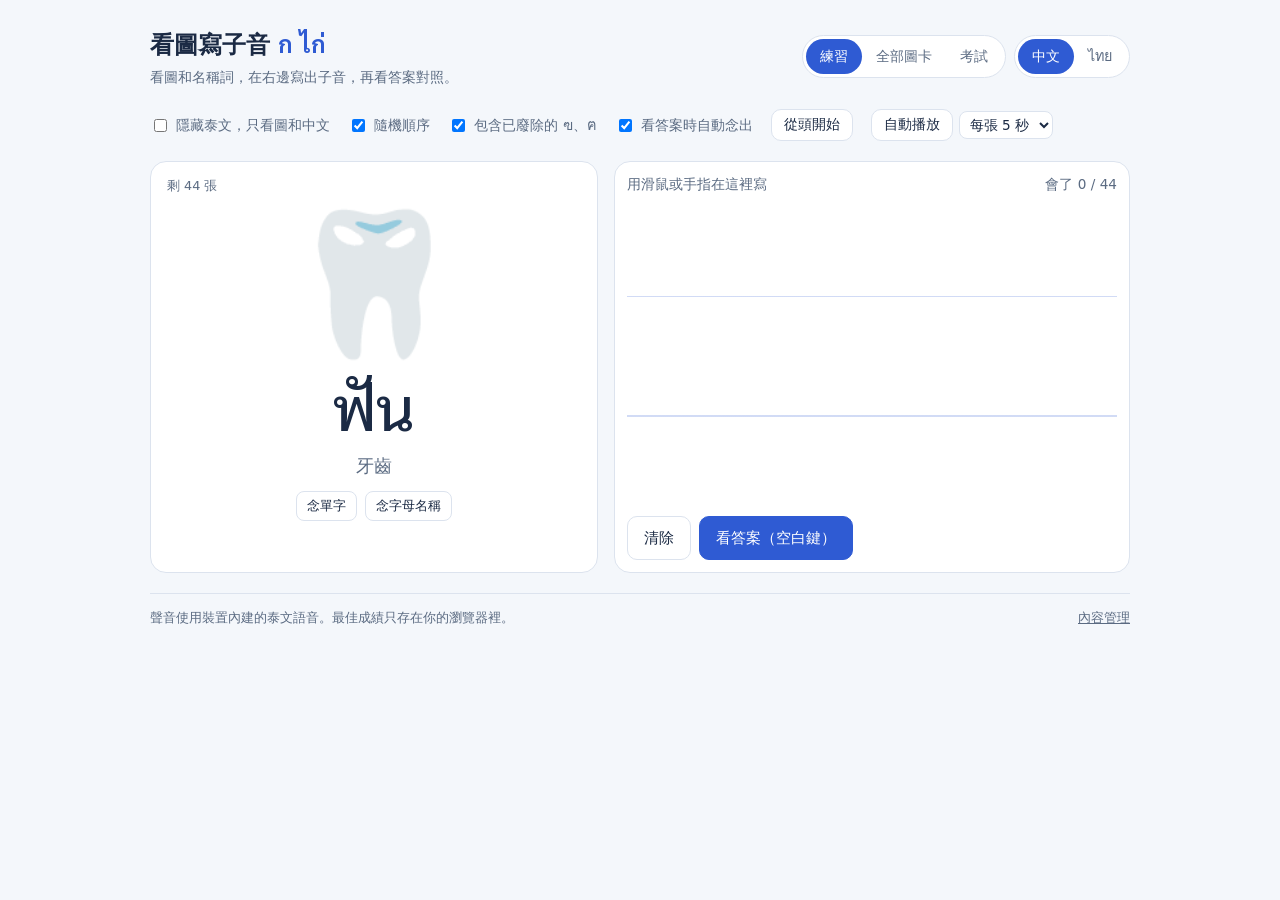
==== index.html @ f6392d99 "Add Thai consonant flashcard site Visitor page for practice, card grid, autoplay, Thai speech and a " ====
<!doctype html>
<html lang="zh-Hant">
<head>
<meta charset="utf-8">
<meta name="viewport" content="width=device-width,initial-scale=1,viewport-fit=cover">
<title>泰文子音圖卡</title>
<meta name="description" content="看圖和名稱詞練習寫泰文 44 個子音，有手寫板、自動播放、發音和考試評分。">
<link rel="preconnect" href="https://fonts.googleapis.com">
<link rel="preconnect" href="https://fonts.gstatic.com" crossorigin>
<link rel="stylesheet" href="https://fonts.googleapis.com/css2?family=Sarabun:wght@400;500;700&display=swap">
<link rel="stylesheet" href="style.css">
<style>body{margin:0}[hidden]{display:none!important}html[lang="th"] body{font-family:var(--thai)}.hdr{display:flex;flex-wrap:wrap;gap:8px;align-items:center}</style>
</head>
<body>
<div class="wrap">
  <header>
    <div>
      <h1><span data-t="h1" style="font-family:inherit;color:inherit"></span> <span>ก ไก่</span></h1>
      <p class="sub" data-t="sub"></p>
    </div>
    <div class="hdr">
      <div class="seg" role="group" data-ta="aMode">
        <button id="m-practice" aria-pressed="true" data-t="mPractice"></button>
        <button id="m-grid" aria-pressed="false" data-t="mGrid"></button>
        <button id="m-exam" aria-pressed="false" data-t="mExam"></button>
      </div>
      <div class="seg" role="group" aria-label="語言 ภาษา">
        <button id="l-zh" aria-pressed="true" lang="zh-Hant">中文</button>
        <button id="l-th" aria-pressed="false" lang="th">ไทย</button>
      </div>
    </div>
  </header>

  <div class="opts">
    <label><input type="checkbox" id="o-hide"> <span data-t="oHide"></span></label>
    <label><input type="checkbox" id="o-shuffle" checked> <span data-t="oShuffle"></span></label>
    <label><input type="checkbox" id="o-obs" checked> <span data-t="oObs"></span></label>
    <label><input type="checkbox" id="o-say" checked> <span data-t="oSay"></span></label>
    <button class="btn" id="b-restart" style="padding:4px 12px;font-size:.85rem" data-t="restart"></button>
    <span style="display:inline-flex;align-items:center;gap:6px">
      <button class="btn" id="b-auto" style="padding:4px 12px;font-size:.85rem" aria-pressed="false"></button>
      <select id="o-speed" data-ta="aSpeed" style="font:inherit;font-size:.85rem;padding:4px 6px;border-radius:8px;border:1px solid var(--line);background:var(--surface);color:var(--ink)">
        <option value="3" data-t="s3"></option><option value="5" selected data-t="s5"></option><option value="8" data-t="s8"></option>
      </select>
    </span>
  </div>

  <p class="muted" id="sMsg" role="status" hidden></p>

  <section id="v-practice" class="practice">
    <div class="card" id="card">
      <div class="prog" id="prog"></div>
      <div class="pic" id="pic" aria-hidden="true"></div>
      <div class="word" id="word"></div>
      <div class="zh" id="zh" lang="zh-Hant"></div>
      <div class="say" id="sayRow"><button class="btn sm" id="b-sayW" data-t="sayW"></button><button class="btn sm" id="b-sayN" data-t="sayN"></button></div>
      <div class="ans" id="ans" hidden><b id="ansL"></b><span id="ansT"></span></div>
      <div class="note" id="note"></div>
    </div>
    <div class="padbox">
      <div class="padhint"><span data-t="padHint"></span><span class="score" id="score"></span></div>
      <div class="pad" id="pad"><div class="ghost" id="ghost" hidden></div><canvas id="cv" data-ta="aPad"></canvas></div>
      <div class="btns" id="btnsA">
        <button class="btn" id="b-clear" data-t="clear"></button>
        <button class="btn primary" id="b-reveal" data-t="reveal"></button>
      </div>
      <div class="btns" id="btnsB" hidden>
        <button class="btn" id="b-again" data-t="again"></button>
        <button class="btn good" id="b-known" data-t="known"></button>
      </div>
    </div>
  </section>

  <section id="v-grid" hidden>
    <p class="sub" style="margin:0 0 10px" data-t="gridHint"></p>
    <div class="grid" id="grid"></div>
  </section>

  <section id="v-exam" class="exam" hidden>
    <div id="exSetup" class="setup">
      <h2 data-t="exTitle"></h2>
      <p class="muted" data-t="exDesc"></p>
      <div class="row"><span data-t="exCountL"></span>
        <div class="seg" id="exCount" role="group" data-ta="exCountL">
          <button data-n="10" aria-pressed="false" data-t="n10"></button>
          <button data-n="20" aria-pressed="true" data-t="n20"></button>
          <button data-n="all" aria-pressed="false" data-t="nAll"></button>
        </div>
      </div>
      <label class="row"><input type="checkbox" id="ex-word"> <span data-t="exWordL"></span></label>
      <p class="muted" id="exBest"></p>
      <div class="btns"><button class="btn primary" id="b-exStart" data-t="exStart"></button></div>
    </div>
    <div id="exQ" class="exam" hidden>
      <div class="exhead"><span id="exN"></span><span id="exS"></span></div>
      <div class="bar"><i id="exBar"></i></div>
      <div class="card qcard"><div class="pic" id="exPic" aria-hidden="true"></div><div class="word" id="exWord"></div><div class="zh" id="exZh" lang="zh-Hant"></div><div class="say"><button class="btn sm" id="b-exSay" data-t="sayW"></button></div></div>
      <div class="choices" id="exC"></div>
      <div class="exfb" id="exFb" hidden><span id="exMsg"></span><button class="btn primary" id="exNext"></button></div>
      <p class="muted" data-t="exKeys"></p>
    </div>
    <div id="exEnd" class="exam" hidden>
      <div class="result">
        <h2 data-t="resTitle"></h2>
        <div class="big" id="rScore"></div>
        <div class="pct" id="rPct"></div>
        <div id="rGrade"></div>
        <p class="muted" id="rTime"></p>
        <p class="muted" id="rBest"></p>
        <div class="btns" style="justify-content:center;margin-top:8px">
          <button class="btn primary" id="b-exAgain" data-t="exAgain"></button>
          <button class="btn" id="b-exWrong" data-t="exWrong"></button>
          <button class="btn" id="b-exSetup" data-t="exSetupB"></button>
        </div>
      </div>
      <h3 id="wrongH" data-t="wrongH"></h3>
      <div class="grid" id="exWrongList"></div>
    </div>
  </section>

  <footer class="foot">
    <span data-t="foot"></span>
    <a href="admin.html" data-t="admin"></a>
  </footer>
</div>

<script>
const T={
zh:{title:'泰文子音圖卡',h1:'看圖寫子音',sub:'看圖和名稱詞，在右邊寫出子音，再看答案對照。',aMode:'模式',mPractice:'練習',mGrid:'全部圖卡',mExam:'考試',
  oHide:'隱藏泰文，只看圖和中文',oShuffle:'隨機順序',oObs:'包含已廢除的 ฃ、ฅ',oSay:'看答案時自動念出',restart:'從頭開始',
  autoOn:'自動播放',autoOff:'停止播放',aSpeed:'每張停留時間',s3:'每張 3 秒',s5:'每張 5 秒',s8:'每張 8 秒',
  sayW:'念單字',sayN:'念字母名稱',padHint:'用滑鼠或手指在這裡寫',aPad:'手寫區',clear:'清除',reveal:'看答案（空白鍵）',again:'再練一次',known:'我會了（→）',
  gridHint:'點圖卡看答案，再點一次蓋回去。',exTitle:'子音小考',exDesc:'看圖和中文，從四個字母裡選出正確的子音。選項會放形狀相近的字母，例如 ด 和 ต、บ 和 ป。',
  exCountL:'題數',n10:'10 題',n20:'20 題',nAll:'全部',exWordL:'題目顯示泰文名稱詞（比較簡單）',exStart:'開始考試',exKeys:'按 1 到 4 選答案，按 Enter 到下一題',
  resTitle:'考試成績',exAgain:'重考',exWrong:'只考答錯的題',exSetupB:'更改設定',wrongH:'答錯的題目',
  foot:'聲音使用裝置內建的泰文語音。最佳成績只存在你的瀏覽器裡。',admin:'內容管理',
  left:'剩 {n} 張',score:'會了 {k} / {t}',obsNote:'這個字母已廢除，現代泰文不使用',doneMsg:'{t} 個子音都練完了',again2:'再練一輪',
  tapAns:'點我看答案',card:'{z} 圖卡',best:'最佳成績：{p} 分（{s} / {n}）',noBest:'還沒有考試紀錄',qNo:'第 {i} / {n} 題',correctN:'答對 {s}',opt:'選項 {k} {l}',
  right:'答對了：{a}',wrong:'答錯了，正確答案是 {a}',next:'下一題',seeRes:'看成績',pts:'{p} 分',
  g100:'滿分，全部答對',g80:'很好，再複習答錯的幾個',g60:'及格，繼續加油',g0:'多練習幾次再來考',time:'用時 {m} 分 {s} 秒',picked:'你選了 {l}',
  noTTS:'這個瀏覽器不能念出聲音，請改用 Chrome、Safari 或 Edge。',noVoice:'這台裝置好像沒有泰文語音，可能念不出來。可以在系統的語音設定加裝「泰文（Thai）」語音後重新整理。'},
th:{title:'บัตรภาพพยัญชนะไทย',h1:'ดูภาพ เขียนพยัญชนะ',sub:'ดูภาพและคำประจำพยัญชนะ เขียนพยัญชนะในช่องเขียน แล้วเปิดดูเฉลย',aMode:'โหมด',mPractice:'ฝึก',mGrid:'บัตรภาพทั้งหมด',mExam:'สอบ',
  oHide:'ซ่อนคำภาษาไทย ดูแค่ภาพและความหมาย',oShuffle:'สุ่มลำดับ',oObs:'รวม ฃ และ ฅ ที่เลิกใช้แล้ว',oSay:'อ่านออกเสียงเมื่อเปิดเฉลย',restart:'เริ่มใหม่',
  autoOn:'เล่นอัตโนมัติ',autoOff:'หยุดเล่น',aSpeed:'เวลาต่อใบ',s3:'ใบละ 3 วินาที',s5:'ใบละ 5 วินาที',s8:'ใบละ 8 วินาที',
  sayW:'อ่านคำ',sayN:'อ่านชื่อพยัญชนะ',padHint:'เขียนตรงนี้ด้วยเมาส์หรือนิ้ว',aPad:'ช่องเขียน',clear:'ล้าง',reveal:'ดูเฉลย (Space)',again:'ฝึกอีกครั้ง',known:'จำได้แล้ว (→)',
  gridHint:'แตะบัตรเพื่อดูเฉลย แตะอีกครั้งเพื่อปิด',exTitle:'แบบทดสอบพยัญชนะ',exDesc:'ดูภาพและความหมาย แล้วเลือกพยัญชนะที่ถูกต้องจาก 4 ตัวเลือก ตัวเลือกจะมีตัวอักษรที่หน้าตาคล้ายกัน เช่น ด กับ ต และ บ กับ ป',
  exCountL:'จำนวนข้อ',n10:'10 ข้อ',n20:'20 ข้อ',nAll:'ทั้งหมด',exWordL:'แสดงคำประจำพยัญชนะในโจทย์ (ง่ายขึ้น)',exStart:'เริ่มสอบ',exKeys:'กด 1 ถึง 4 เพื่อเลือกคำตอบ กด Enter เพื่อไปข้อต่อไป',
  resTitle:'ผลสอบ',exAgain:'สอบใหม่',exWrong:'สอบเฉพาะข้อที่ผิด',exSetupB:'เปลี่ยนการตั้งค่า',wrongH:'ข้อที่ตอบผิด',
  foot:'เสียงอ่านใช้เสียงภาษาไทยที่มีในเครื่อง คะแนนสูงสุดเก็บไว้ในเบราว์เซอร์ของคุณเท่านั้น',admin:'จัดการเนื้อหา',
  left:'เหลือ {n} ใบ',score:'จำได้ {k} / {t}',obsNote:'พยัญชนะตัวนี้เลิกใช้แล้วในภาษาไทยปัจจุบัน',doneMsg:'ฝึกครบทั้ง {t} ตัวแล้ว',again2:'ฝึกอีกรอบ',
  tapAns:'แตะเพื่อดูเฉลย',card:'บัตร {z}',best:'คะแนนสูงสุด: {p} คะแนน ({s} / {n})',noBest:'ยังไม่มีประวัติการสอบ',qNo:'ข้อ {i} / {n}',correctN:'ถูก {s} ข้อ',opt:'ตัวเลือก {k} {l}',
  right:'ถูกต้อง: {a}',wrong:'ผิด คำตอบที่ถูกคือ {a}',next:'ข้อต่อไป',seeRes:'ดูผลสอบ',pts:'{p} คะแนน',
  g100:'เต็ม ตอบถูกทุกข้อ',g80:'ดีมาก ทบทวนข้อที่ผิดอีกนิด',g60:'ผ่าน สู้ต่อไป',g0:'ฝึกอีกหน่อยแล้วมาสอบใหม่',time:'ใช้เวลา {m} นาที {s} วินาที',picked:'คุณเลือก {l}',
  noTTS:'เบราว์เซอร์นี้อ่านออกเสียงไม่ได้ กรุณาใช้ Chrome, Safari หรือ Edge',noVoice:'เครื่องนี้ดูเหมือนไม่มีเสียงภาษาไทย อาจอ่านออกเสียงไม่ได้ ติดตั้งเสียงภาษาไทยในการตั้งค่าเสียงของระบบ แล้วรีเฟรชหน้า'}};
const LK='thaiConsonantLang';
let lang=(()=>{const q=new URLSearchParams(location.search).get('lang');if(q==='th'||q==='zh')return q;
  try{const s=localStorage.getItem(LK);if(s==='th'||s==='zh')return s}catch(_){}
  return /^th/i.test(navigator.language||'')?'th':'zh'})();
function t(k,v){let s=(T[lang]&&T[lang][k])||T.zh[k]||k;if(v)for(const x in v)s=s.split('{'+x+'}').join(v[x]);return s}

// [letter, name word, Chinese, emoji, obsolete, image path] — fallback; content.json overrides it
const D=[
["ก","ไก่","雞","🐔",0,""],["ข","ไข่","蛋","🥚",0,""],["ฃ","ขวด","瓶子","🍾",1,""],["ค","ควาย","水牛","🐃",0,""],["ฅ","คน","人","🧍",1,""],
["ฆ","ระฆัง","鐘","🔔",0,""],["ง","งู","蛇","🐍",0,""],["จ","จาน","盤子","🍽️",0,""],["ฉ","ฉิ่ง","小鈸","🥁",0,""],["ช","ช้าง","大象","🐘",0,""],
["ซ","โซ่","鏈子","⛓️",0,""],["ฌ","เฌอ","樹","🌳",0,""],["ญ","หญิง","女人","👩",0,""],["ฎ","ชฎา","尖頂冠","👑",0,""],["ฏ","ปฏัก","刺棒","🔱",0,""],
["ฐ","ฐาน","底座","🏛️",0,""],["ฑ","มณโฑ","曼托（王后）","👸",0,""],["ฒ","ผู้เฒ่า","老人","👴",0,""],["ณ","เณร","小沙彌","🧑‍🦲",0,""],["ด","เด็ก","小孩","🧒",0,""],
["ต","เต่า","烏龜","🐢",0,""],["ถ","ถุง","袋子","🛍️",0,""],["ท","ทหาร","士兵","💂",0,""],["ธ","ธง","旗子","🚩",0,""],["น","หนู","老鼠","🐭",0,""],
["บ","ใบไม้","葉子","🍃",0,""],["ป","ปลา","魚","🐟",0,""],["ผ","ผึ้ง","蜜蜂","🐝",0,""],["ฝ","ฝา","蓋子","🫙",0,""],["พ","พาน","高腳盤","🏆",0,""],
["ฟ","ฟัน","牙齒","🦷",0,""],["ภ","สำเภา","帆船","⛵",0,""],["ม","ม้า","馬","🐎",0,""],["ย","ยักษ์","巨人","👹",0,""],["ร","เรือ","船","🚣",0,""],
["ล","ลิง","猴子","🐒",0,""],["ว","แหวน","戒指","💍",0,""],["ศ","ศาลา","涼亭","🛖",0,""],["ษ","ฤๅษี","隱士","🧙",0,""],["ส","เสือ","老虎","🐅",0,""],
["ห","หีบ","箱子","🧰",0,""],["ฬ","จุฬา","星形風箏","🪁",0,""],["อ","อ่าง","盆","🛁",0,""],["ฮ","นกฮูก","貓頭鷹","🦉",0,""]];
const $=id=>document.getElementById(id);
let queue=[],cur=-1,total=0,known=0,revealed=false;
function esc(s){return String(s).replace(/[&<>"]/g,c=>({'&':'&amp;','<':'&lt;','>':'&gt;','"':'&quot;'}[c]))}
function zhOf(i){return D[i][2]}
function picHTML(i){const im=D[i][5];if(im&&/^images\/[\w.\-]+$/.test(im))return '<img src="'+im+'" alt="">';return esc(D[i][3]||'')}
function setPic(el,i){el.innerHTML=picHTML(i)}

function shuffle(a){for(let i=a.length-1;i>0;i--){const j=Math.floor(Math.random()*(i+1));[a[i],a[j]]=[a[j],a[i]]}return a}
function deck(){return D.map((_,i)=>i).filter(i=>$('o-obs').checked||!D[i][4])}
function start(){queue=deck();if($('o-shuffle').checked)shuffle(queue);total=queue.length;known=0;nextCard()}
function cardText(){
  $('prog').textContent=t('left',{n:queue.length});$('score').textContent=t('score',{k:known,t:total});
  $('note').textContent=revealed&&D[cur][4]?t('obsNote'):''}
function nextCard(){
  const c=$('card');c.innerHTML='';
  ['prog','pic','word','zh','sayRow','ans','note'].forEach(k=>c.appendChild(nodes[k]));
  revealed=false;clearPad();$('ghost').hidden=true;nodes.ans.hidden=true;$('btnsA').hidden=false;$('btnsB').hidden=true;
  if(!queue.length){showDone();return}
  cur=queue[0];const d=D[cur];
  setPic($('pic'),cur);
  const w=$('word');w.textContent=$('o-hide').checked?'？？':d[1];w.classList.toggle('hidden',$('o-hide').checked);
  $('zh').textContent=zhOf(cur);cardText();
}
const nodes={};['prog','pic','word','zh','sayRow','ans','note'].forEach(k=>nodes[k]=$(k));
function reveal(){
  if(revealed||cur<0||!queue.length)return;revealed=true;const d=D[cur];
  $('ansL').textContent=d[0];$('ansT').textContent=d[0]+' '+d[1];$('ans').hidden=false;
  const w=$('word');w.textContent=d[1];w.classList.remove('hidden');
  $('ghost').textContent=d[0];$('ghost').hidden=false;cardText();
  $('btnsA').hidden=true;$('btnsB').hidden=false;
  if($('o-say').checked)say(chant(cur));
}
function markKnown(){if(!revealed)return;queue.shift();known++;nextCard()}
function markAgain(){if(!revealed)return;queue.push(queue.shift());nextCard()}
function showDone(){
  const c=$('card');c.innerHTML='';
  const box=document.createElement('div');box.className='done';
  const w=document.createElement('div');w.className='word';w.lang='th';w.textContent='เก่งมาก';
  const z=document.createElement('div');z.className='zh';z.textContent=t('doneMsg',{t:total});
  const b=document.createElement('button');b.className='btn primary';b.textContent=t('again2');b.onclick=start;
  box.append(w,z,b);c.appendChild(box);
  $('btnsA').hidden=true;$('btnsB').hidden=true;$('score').textContent=t('score',{k:known,t:total});
}

const cv=$('cv'),ctx=cv.getContext('2d');let drawing=false,last=null;
function fit(){const r=cv.getBoundingClientRect(),dpr=window.devicePixelRatio||1;cv.width=Math.round(r.width*dpr);cv.height=Math.round(r.height*dpr);ctx.setTransform(dpr,0,0,dpr,0,0);
  const g=$('ghost');g.style.fontSize=Math.round(r.height*0.78)+'px'}
function clearPad(){ctx.clearRect(0,0,cv.width,cv.height)}
function pt(e){const r=cv.getBoundingClientRect();return{x:e.clientX-r.left,y:e.clientY-r.top}}
function pen(){ctx.strokeStyle=getComputedStyle(document.documentElement).getPropertyValue('--ink').trim()||'#1B2A44';ctx.fillStyle=ctx.strokeStyle;ctx.lineWidth=7;ctx.lineCap='round';ctx.lineJoin='round'}
cv.addEventListener('pointerdown',e=>{drawing=true;try{cv.setPointerCapture(e.pointerId)}catch(_){};pen();last=pt(e);ctx.beginPath();ctx.arc(last.x,last.y,3.5,0,Math.PI*2);ctx.fill()});
cv.addEventListener('pointermove',e=>{if(!drawing)return;const p=pt(e);ctx.beginPath();ctx.moveTo(last.x,last.y);ctx.lineTo(p.x,p.y);ctx.stroke();last=p});
['pointerup','pointercancel','pointerleave'].forEach(x=>cv.addEventListener(x,()=>{drawing=false}));
new ResizeObserver(fit).observe($('pad'));fit();

function buildGrid(){
  const g=$('grid');g.innerHTML='';
  deck().forEach(i=>{const d=D[i];const el=document.createElement('button');el.className='tile';el.setAttribute('aria-label',t('card',{z:zhOf(i)}));
    const hide=$('o-hide').checked;
    el.innerHTML='<span class="p" aria-hidden="true">'+picHTML(i)+'</span><span class="w">'+(hide?'？？':d[1])+'</span><span class="z" lang="zh-Hant">'+esc(zhOf(i))+'</span><span class="q">'+esc(t('tapAns'))+'</span>';
    el.onclick=()=>{const open=el.classList.toggle('open');const s=el.lastChild;
      if(open){s.className='a';s.textContent=d[0];el.children[1].textContent=d[1];if($('o-say').checked)say(chant(i))}else{s.className='q';s.textContent=t('tapAns');el.children[1].textContent=hide?'？？':d[1]}};
    g.appendChild(el)});
}
function mode(m){if(m!=='practice')stopAuto();['practice','grid','exam'].forEach(k=>{$('v-'+k).hidden=k!==m;$('m-'+k).setAttribute('aria-pressed',k===m)});
  if(m==='grid')buildGrid();if(m==='practice')fit();if(m==='exam'&&!ex.running&&$('exEnd').hidden)examSetup()}

const SIM=[["ข","ช","ซ","ฃ"],["ค","ด","ต","ฅ","ศ"],["ฆ","ม","ฒ","ฑ"],["ง","ว"],["จ","ร","ธ"],["ฉ","ณ","ฌ"],["ญ","ณ","ฌ","ฎ","ฏ"],
  ["ก","ถ","ภ","ฎ"],["ท","ฑ","ห","ม"],["ธ","ฐ","ร"],["น","ฬ","ห","ม"],["บ","ป","ษ"],["ผ","ฝ","พ","ฟ"],["ย","ฮ","ข"],
  ["ล","ส","ฬ","ศ"],["อ","ฮ","ย"],["ศ","ษ","ส"]];
const ex={running:false,list:[],i:0,score:0,wrong:[],t0:0,count:'20',locked:false,lastOk:false,sec:0};
const BEST='thaiConsonantExamBest';
function similar(L){const s=new Set();SIM.forEach(g=>{if(g.includes(L))g.forEach(x=>s.add(x))});s.delete(L);return[...s]}
function exShow(id){['exSetup','exQ','exEnd'].forEach(k=>$(k).hidden=k!==id)}
function getBest(){try{return JSON.parse(localStorage.getItem(BEST)||'null')}catch(_){return null}}
function bestText(b){return b?t('best',{p:b.p,s:b.s,n:b.n}):t('noBest')}
function examSetup(){exShow('exSetup');$('exBest').textContent=bestText(getBest())}
function examStart(list){ex.list=list;ex.i=0;ex.score=0;ex.wrong=[];ex.t0=Date.now();ex.running=true;exShow('exQ');examQ()}
function examNew(){const all=shuffle(deck());examStart(ex.count==='all'?all:all.slice(0,Math.min(+ex.count,all.length)))}
function qText(){
  $('exN').textContent=t('qNo',{i:ex.i+1,n:ex.list.length});$('exS').textContent=t('correctN',{s:ex.score});
  [...$('exC').children].forEach((b,k)=>b.setAttribute('aria-label',t('opt',{k:k+1,l:b.dataset.l})));
  if(ex.locked){const d=D[ex.list[ex.i]],a=d[0]+' '+d[1];$('exMsg').textContent=ex.lastOk?t('right',{a}):t('wrong',{a});
    $('exNext').textContent=ex.i+1<ex.list.length?t('next'):t('seeRes')}}
function examQ(){
  ex.locked=false;const d=D[ex.list[ex.i]];const n=ex.list.length;
  $('exBar').style.width=Math.round(ex.i/n*100)+'%';
  setPic($('exPic'),ex.list[ex.i]);$('exZh').textContent=zhOf(ex.list[ex.i]);
  const sw=$('ex-word').checked;$('exWord').textContent=sw?d[1]:'';$('exWord').hidden=!sw;
  const pool=deck().map(i=>D[i][0]);
  const ds=shuffle(similar(d[0]).filter(x=>pool.includes(x))).slice(0,3);
  const rest=shuffle(pool.filter(x=>x!==d[0]&&!ds.includes(x)));while(ds.length<3)ds.push(rest.pop());
  const c=$('exC');c.innerHTML='';
  shuffle([d[0],...ds]).forEach((L,k)=>{const b=document.createElement('button');b.className='choice';b.dataset.l=L;
    b.innerHTML='<span class="k">'+(k+1)+'</span>'+L;b.onclick=()=>answer(L);c.appendChild(b)});
  $('exFb').hidden=true;qText();
}
function answer(L){
  if(ex.locked)return;ex.locked=true;const d=D[ex.list[ex.i]];const ok=L===d[0];ex.lastOk=ok;
  [...$('exC').children].forEach(b=>{b.disabled=true;if(b.dataset.l===d[0])b.classList.add('right');else if(b.dataset.l===L)b.classList.add('wrongc')});
  if(ok)ex.score++;else ex.wrong.push({i:ex.list[ex.i],pick:L});
  $('exMsg').className=ok?'okt':'badt';
  $('exWord').textContent=d[1];$('exWord').hidden=false;
  qText();$('exFb').hidden=false;$('exNext').focus();
  if($('o-say').checked)say(chant(ex.list[ex.i]));
}
function examNext(){if(!ex.locked)return;ex.i++;if(ex.i<ex.list.length)examQ();else examEnd()}
function examEnd(){
  ex.running=false;ex.locked=false;exShow('exEnd');ex.sec=Math.round((Date.now()-ex.t0)/1000);
  const n=ex.list.length,s=ex.score,p=Math.round(s/n*100);
  let b=getBest();if(!b||p>b.p||(p===b.p&&n>b.n)){b={p,s,n};try{localStorage.setItem(BEST,JSON.stringify(b))}catch(_){}}
  endText();
}
function endText(){
  const n=ex.list.length,s=ex.score,p=Math.round(s/n*100);
  $('rScore').textContent=s+' / '+n;$('rPct').textContent=t('pts',{p});
  $('rGrade').textContent=t(p===100?'g100':p>=80?'g80':p>=60?'g60':'g0');
  $('rTime').textContent=t('time',{m:Math.floor(ex.sec/60),s:ex.sec%60});
  $('rBest').textContent=bestText(getBest()||{p,s,n});
  $('b-exWrong').hidden=!ex.wrong.length;$('wrongH').hidden=!ex.wrong.length;
  $('exWrongList').innerHTML=ex.wrong.map(w=>{const d=D[w.i];return '<div class="tile"><span class="p" aria-hidden="true">'+picHTML(w.i)+'</span><span class="w">'+d[1]+'</span><span class="z" lang="zh-Hant">'+esc(zhOf(w.i))+'</span><span class="a">'+d[0]+'</span><span class="z">'+esc(t('picked',{l:w.pick}))+'</span></div>'}).join('');
}
$('exCount').querySelectorAll('button').forEach(b=>b.onclick=()=>{ex.count=b.dataset.n;$('exCount').querySelectorAll('button').forEach(x=>x.setAttribute('aria-pressed',x===b))});
$('b-exStart').onclick=examNew;$('b-exAgain').onclick=examNew;$('b-exSetup').onclick=examSetup;$('exNext').onclick=examNext;
$('b-exWrong').onclick=()=>examStart(shuffle(ex.wrong.map(w=>w.i)));

$('m-practice').onclick=()=>mode('practice');$('m-grid').onclick=()=>mode('grid');$('m-exam').onclick=()=>mode('exam');
$('b-restart').onclick=()=>{mode('practice');start()};$('b-clear').onclick=clearPad;$('b-reveal').onclick=reveal;$('b-known').onclick=markKnown;$('b-again').onclick=markAgain;
$('o-hide').onchange=()=>{if(!revealed&&queue.length)nextCard();buildGrid()};
$('o-shuffle').onchange=start;$('o-obs').onchange=()=>{start();buildGrid()};
document.addEventListener('keydown',e=>{if(e.target.tagName==='INPUT'||e.target.tagName==='SELECT')return;
  if(!$('v-exam').hidden){if($('exQ').hidden)return;
    if(/^[1-4]$/.test(e.key)&&!ex.locked){const b=$('exC').children[+e.key-1];if(b)b.click()}
    else if(e.key==='Enter'&&ex.locked&&e.target!==$('exNext')){e.preventDefault();examNext()}
    return}
  if($('v-practice').hidden||e.target.tagName==='BUTTON')return;
  if(e.code==='Space'){e.preventDefault();reveal()}else if(e.key==='ArrowRight')markKnown();else if(e.key==='Backspace'||e.key==='Delete')clearPad()});
let auto=null;
function autoSec(){return +$('o-speed').value||5}
function autoTick(){
  if(!queue.length){start();auto=setTimeout(autoTick,autoSec()*1000);return}
  if(!revealed){reveal();auto=setTimeout(autoTick,Math.max(2,autoSec()/2)*1000)}
  else{queue.push(queue.shift());nextCard();auto=setTimeout(autoTick,autoSec()*1000)}
}
function autoLabel(){const b=$('b-auto');b.textContent=auto?t('autoOff'):t('autoOn');b.setAttribute('aria-pressed',auto?'true':'false');b.classList.toggle('primary',!!auto)}
function stopAuto(){if(auto){clearTimeout(auto);auto=null}autoLabel()}
$('b-auto').onclick=()=>{if(auto){stopAuto();return}
  mode('practice');auto=setTimeout(autoTick,(revealed?Math.max(2,autoSec()/2):autoSec())*1000);autoLabel()};
['b-reveal','b-known','b-again','b-restart'].forEach(id=>$(id).addEventListener('click',stopAuto));

const NM={"ก":"กอ","ข":"ขอ","ฃ":"ขอ","ค":"คอ","ฅ":"คอ","ฆ":"คอ","ง":"งอ","จ":"จอ","ฉ":"ฉอ","ช":"ชอ","ซ":"ซอ","ฌ":"ชอ","ญ":"ยอ","ฎ":"ดอ","ฏ":"ตอ",
  "ฐ":"ถอ","ฑ":"ทอ","ฒ":"ทอ","ณ":"นอ","ด":"ดอ","ต":"ตอ","ถ":"ถอ","ท":"ทอ","ธ":"ทอ","น":"นอ","บ":"บอ","ป":"ปอ","ผ":"ผอ","ฝ":"ฝอ","พ":"พอ",
  "ฟ":"ฟอ","ภ":"พอ","ม":"มอ","ย":"ยอ","ร":"รอ","ล":"ลอ","ว":"วอ","ศ":"สอ","ษ":"สอ","ส":"สอ","ห":"หอ","ฬ":"ลอ","อ":"ออ","ฮ":"ฮอ"};
function chant(i){return (NM[D[i][0]]||D[i][0])+' '+D[i][1]}
const TTS='speechSynthesis' in window;let thVoice=null,sKey='';
function pickVoice(){try{thVoice=speechSynthesis.getVoices().find(v=>/^th([-_]|$)/i.test(v.lang))||null}catch(_){thVoice=null}}
if(TTS){pickVoice();try{speechSynthesis.addEventListener('voiceschanged',pickVoice)}catch(_){}}
function smsg(k){sKey=k;const m=$('sMsg');m.textContent=k?t(k):'';m.hidden=!k}
function say(s){
  if(!TTS){smsg('noTTS');return}
  try{speechSynthesis.cancel();const u=new SpeechSynthesisUtterance(s);u.lang='th-TH';if(thVoice)u.voice=thVoice;u.rate=.8;speechSynthesis.speak(u)}catch(_){}
  if(!thVoice&&speechSynthesis.getVoices().length)smsg('noVoice');
}
$('b-sayW').onclick=()=>{if(cur>=0)say(D[cur][1])};
$('b-sayN').onclick=()=>{if(cur>=0)say(chant(cur))};
$('b-exSay').onclick=()=>{if(ex.list.length)say(D[ex.list[ex.i]][1])};

function setLang(l){
  lang=l;try{localStorage.setItem(LK,l)}catch(_){}
  document.documentElement.lang=l==='th'?'th':'zh-Hant';document.title=t('title');
  document.querySelectorAll('[data-t]').forEach(el=>el.textContent=t(el.dataset.t));
  document.querySelectorAll('[data-ta]').forEach(el=>el.setAttribute('aria-label',t(el.dataset.ta)));
  $('l-zh').setAttribute('aria-pressed',l==='zh');$('l-th').setAttribute('aria-pressed',l==='th');
  autoLabel();if(sKey)smsg(sKey);
  if(queue.length)cardText();else if(cur>=0)showDone();
  if(!$('v-grid').hidden)buildGrid();
  if(!$('exSetup').hidden)$('exBest').textContent=bestText(getBest());
  if(!$('exQ').hidden)qText();
  if(!$('exEnd').hidden)endText();
}
$('l-zh').onclick=()=>setLang('zh');$('l-th').onclick=()=>setLang('th');

function applyContent(j){
  if(!j||!Array.isArray(j.letters)||j.letters.length!==D.length)return false;
  const nd=j.letters.map(x=>[String(x.letter||''),String(x.word||''),String(x.zh||''),String(x.emoji||''),x.obsolete?1:0,String(x.image||'')]);
  if(nd.some(x=>!x[0]||!x[1]))return false;
  D.splice(0,D.length,...nd);return true}

setLang(lang);
start();
fetch('content.json',{cache:'no-cache'}).then(r=>r.ok?r.json():null).then(j=>{
  if(!applyContent(j))return;
  if(!ex.running)start();
  if(!$('v-grid').hidden)buildGrid();
}).catch(()=>{});
</script>
</body>
</html>
---- style.css ----
/* Layout: exercise-book page — picture card beside a ruled writing pad, full deck grid below */
:root{
  --bg:#F4F7FB; --surface:#FFFFFF; --ink:#1B2A44; --muted:#5B6B82; --line:#DCE3EE;
  --accent:#2F5BD3; --on-accent:#FFFFFF; --gold:#B87A00; --gold-bg:#FDF1D6; --ghost:rgba(47,91,211,.16);
  --rule:rgba(47,91,211,.22); --ok:#1E7A4C; --ok-bg:#E3F4EA; --bad:#C2352B; --bad-bg:#FBE7E5;
  --thai:"Sarabun","Thonburi","Leelawadee UI","Noto Sans Thai",sans-serif;
  --zh:"PingFang TC","Noto Sans TC","Microsoft JhengHei",system-ui,sans-serif;
}
@media (prefers-color-scheme: dark){:root:not([data-theme="light"]){
  --bg:#0F1522; --surface:#172033; --ink:#E6ECF5; --muted:#93A1B8; --line:#2A3650;
  --accent:#7FA2FF; --on-accent:#0F1522; --gold:#F2B83A; --gold-bg:#33290F; --ghost:rgba(127,162,255,.2);
  --rule:rgba(127,162,255,.25); --ok:#5FD39A; --ok-bg:#10301F; --bad:#FF8A80; --bad-bg:#3A1715; color-scheme:dark}}
:root[data-theme="dark"]{
  --bg:#0F1522; --surface:#172033; --ink:#E6ECF5; --muted:#93A1B8; --line:#2A3650;
  --accent:#7FA2FF; --on-accent:#0F1522; --gold:#F2B83A; --gold-bg:#33290F; --ghost:rgba(127,162,255,.2);
  --rule:rgba(127,162,255,.25); --ok:#5FD39A; --ok-bg:#10301F; --bad:#FF8A80; --bad-bg:#3A1715; color-scheme:dark}
body{background:var(--bg);color:var(--ink);font-family:var(--zh);font-size:16px;line-height:1.6}
.wrap{max-width:980px;margin:0 auto;padding-block:24px 48px;padding-left:max(16px,env(safe-area-inset-left,0px));padding-right:max(16px,env(safe-area-inset-right,0px));display:flex;flex-direction:column;gap:20px}
header{display:flex;flex-wrap:wrap;align-items:center;justify-content:space-between;gap:12px}
h1{font-size:1.5rem;font-weight:700;margin:0;text-wrap:balance}
h1 span{font-family:var(--thai);color:var(--accent)}
.sub{color:var(--muted);font-size:.9rem;margin:2px 0 0}
.seg{display:inline-flex;border:1px solid var(--line);border-radius:999px;padding:3px;background:var(--surface)}
.seg button{border:0;background:none;color:var(--muted);font:inherit;font-size:.9rem;padding:6px 14px;border-radius:999px;cursor:pointer}
.seg button[aria-pressed="true"]{background:var(--accent);color:var(--on-accent)}
.opts{display:flex;flex-wrap:wrap;gap:8px 18px;font-size:.9rem;color:var(--muted)}
.opts label{display:inline-flex;align-items:center;gap:6px;cursor:pointer}
.practice{display:grid;grid-template-columns:minmax(0,1fr) minmax(0,1.15fr);gap:16px}
@media (max-width:720px){.practice{grid-template-columns:minmax(0,1fr)}}
.card{background:var(--surface);border:1px solid var(--line);border-radius:16px;padding:20px;display:flex;flex-direction:column;align-items:center;justify-content:center;gap:6px;text-align:center;min-height:320px;position:relative}
.prog{position:absolute;top:14px;left:16px;font-size:.8rem;color:var(--muted);font-variant-numeric:tabular-nums}
.pic{font-size:clamp(96px,22vw,140px);line-height:1.1}
.word{font-family:var(--thai);font-size:clamp(44px,9vw,60px);font-weight:500;line-height:1.3}
.word.hidden{color:var(--line);letter-spacing:.2em}
.zh{font-size:1.15rem;color:var(--muted)}
.ans{margin-top:8px;display:flex;align-items:baseline;gap:12px;background:var(--gold-bg);color:var(--gold);border-radius:12px;padding:6px 18px}
.ans b{font-family:var(--thai);font-size:64px;line-height:1.2;font-weight:700}
.ans span{font-family:var(--thai);font-size:1.3rem}
.note{font-size:.8rem;color:var(--muted)}
.padbox{background:var(--surface);border:1px solid var(--line);border-radius:16px;padding:12px;display:flex;flex-direction:column;gap:10px}
.padhint{font-size:.85rem;color:var(--muted);display:flex;justify-content:space-between;gap:8px}
.pad{position:relative;height:300px;border-radius:10px;overflow:hidden;
  background:linear-gradient(var(--rule),var(--rule)) 0 30%/100% 1px no-repeat,
             linear-gradient(var(--rule),var(--rule)) 0 70%/100% 2px no-repeat}
.ghost{position:absolute;inset:0;display:flex;align-items:center;justify-content:center;font-family:var(--thai);font-size:230px;line-height:1;color:var(--ghost);pointer-events:none;user-select:none}
canvas{position:absolute;inset:0;width:100%;height:100%;touch-action:none;cursor:crosshair}
.btns{display:flex;flex-wrap:wrap;gap:8px}
.btn{font:inherit;font-size:.95rem;padding:9px 16px;border-radius:10px;border:1px solid var(--line);background:var(--surface);color:var(--ink);cursor:pointer}
.btn.primary{background:var(--accent);border-color:var(--accent);color:var(--on-accent)}
.btn.good{border-color:var(--gold);color:var(--gold)}
.btn:focus-visible,.seg button:focus-visible,.tile:focus-visible{outline:2px solid var(--accent);outline-offset:2px}
.score{font-size:.85rem;color:var(--muted);font-variant-numeric:tabular-nums}
.done{text-align:center;display:flex;flex-direction:column;gap:10px;align-items:center}
.grid{display:grid;grid-template-columns:repeat(auto-fill,minmax(150px,1fr));gap:10px}
.tile{background:var(--surface);border:1px solid var(--line);border-radius:14px;padding:12px 8px 10px;display:flex;flex-direction:column;align-items:center;gap:2px;cursor:pointer;font:inherit;color:var(--ink);min-height:200px;justify-content:center}
.tile .p{font-size:56px;line-height:1.15}
.tile .w{font-family:var(--thai);font-size:30px;font-weight:500;line-height:1.35}
.tile .z{font-size:.9rem;color:var(--muted)}
.tile .a{font-family:var(--thai);font-size:40px;font-weight:700;color:var(--gold);line-height:1.2;min-height:48px}
.tile .q{font-size:.8rem;color:var(--muted);min-height:48px;display:flex;align-items:center}
.pic img{width:clamp(110px,24vw,160px);height:clamp(110px,24vw,160px);object-fit:contain;border-radius:12px;display:block}
.tile .p img{width:64px;height:64px;object-fit:contain;border-radius:8px;display:block}
.ctile{cursor:default;gap:6px;justify-content:flex-start}
.say{display:flex;gap:8px;margin-top:4px;flex-wrap:wrap;justify-content:center}
.btn.sm{padding:4px 10px;font-size:.8rem;border-radius:8px}
.emo{width:100%;font:inherit;font-size:.85rem;padding:4px 8px;border:1px solid var(--line);border-radius:8px;background:var(--bg);color:var(--ink);text-align:center}
.exam{display:flex;flex-direction:column;gap:14px;max-width:640px;margin:0 auto;width:100%}
.exhead{display:flex;justify-content:space-between;font-size:.9rem;color:var(--muted);font-variant-numeric:tabular-nums}
.bar{height:6px;background:var(--line);border-radius:3px;overflow:hidden}
.bar i{display:block;height:100%;width:0;background:var(--accent);transition:width .3s}
.qcard{min-height:240px}
.choices{display:grid;grid-template-columns:repeat(4,minmax(0,1fr));gap:10px}
@media (max-width:520px){.choices{grid-template-columns:repeat(2,minmax(0,1fr))}}
.choice{position:relative;font-family:var(--thai);font-size:56px;line-height:1.3;padding:10px 0;border-radius:14px;border:1.5px solid var(--line);background:var(--surface);color:var(--ink);cursor:pointer}
.choice:hover:not(:disabled){border-color:var(--accent)}
.choice:disabled{cursor:default}
.choice:focus-visible{outline:2px solid var(--accent);outline-offset:2px}
.choice .k{position:absolute;top:6px;left:10px;font-family:var(--zh);font-size:.75rem;color:var(--muted)}
.choice.right{border-color:var(--ok);background:var(--ok-bg);color:var(--ok)}
.choice.wrongc{border-color:var(--bad);background:var(--bad-bg);color:var(--bad)}
.exfb{display:flex;flex-wrap:wrap;align-items:center;justify-content:space-between;gap:10px}
.okt{color:var(--ok);font-weight:500}.badt{color:var(--bad);font-weight:500}
.setup,.result{background:var(--surface);border:1px solid var(--line);border-radius:16px;padding:20px;display:flex;flex-direction:column;gap:14px}
.result{text-align:center;align-items:center;gap:6px}
.setup h2,.result h2{margin:0;font-size:1.25rem}
.row{display:flex;flex-wrap:wrap;align-items:center;gap:10px;font-size:.95rem}
.big{font-size:3rem;font-weight:700;line-height:1.1;font-variant-numeric:tabular-nums}
.pct{font-size:1.2rem;color:var(--accent);font-weight:700}
.muted{color:var(--muted);font-size:.9rem;margin:0}
.exam h3{margin:6px 0 0;font-size:1rem}
@media (prefers-reduced-motion:no-preference){.ans,.tile .a{animation:pop .25s ease-out}}
@keyframes pop{from{transform:scale(.85);opacity:.4}to{transform:none;opacity:1}}
.foot{display:flex;flex-wrap:wrap;justify-content:space-between;gap:8px;font-size:.8rem;color:var(--muted);border-top:1px solid var(--line);padding-top:14px}
.foot a{color:var(--muted)}
.fld{display:flex;flex-direction:column;gap:2px;width:100%;font-size:.75rem;color:var(--muted);text-align:left}
.tag{font-size:.75rem;background:var(--gold-bg);color:var(--gold);border-radius:999px;padding:1px 8px}
.panel{background:var(--surface);border:1px solid var(--line);border-radius:16px;padding:20px;display:flex;flex-direction:column;gap:12px;max-width:640px}
.panel ol{margin:0;padding-left:1.3em;display:flex;flex-direction:column;gap:4px;font-size:.92rem}
.panel input[type=password]{font:inherit;padding:9px 12px;border-radius:10px;border:1px solid var(--line);background:var(--bg);color:var(--ink);width:100%}
.err{color:var(--bad);font-size:.9rem;margin:0}
.okmsg{color:var(--ok);font-size:.9rem;margin:0}
.bar2{display:flex;flex-wrap:wrap;align-items:center;justify-content:space-between;gap:10px;position:sticky;top:env(safe-area-inset-top,0px);background:var(--bg);padding-block:10px;z-index:5;border-bottom:1px solid var(--line)}
a{color:var(--accent)}
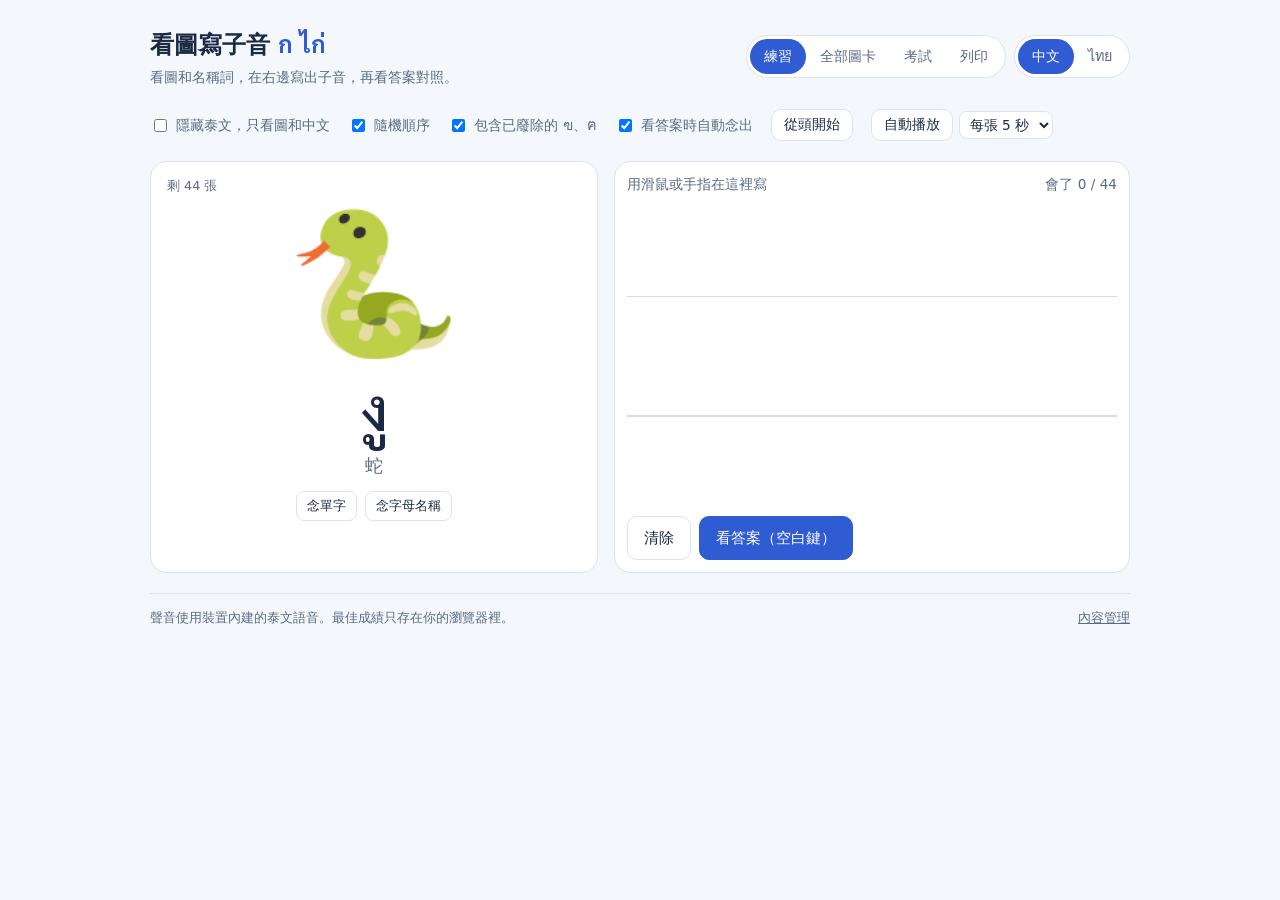
==== commit cb89fca1: "Add printable worksheet page New print mode lays out the 44 letters in a grid with a chosen number p" ====
--- a/index.html
+++ b/index.html
@@ -23,6 +23,7 @@
         <button id="m-practice" aria-pressed="true" data-t="mPractice"></button>
         <button id="m-grid" aria-pressed="false" data-t="mGrid"></button>
         <button id="m-exam" aria-pressed="false" data-t="mExam"></button>
+        <button id="m-print" aria-pressed="false" data-t="mPrint"></button>
       </div>
       <div class="seg" role="group" aria-label="語言 ภาษา">
         <button id="l-zh" aria-pressed="true" lang="zh-Hant">中文</button>
@@ -115,6 +116,35 @@
       </div>
       <h3 id="wrongH" data-t="wrongH"></h3>
       <div class="grid" id="exWrongList"></div>
+    </div>
+  </section>
+
+  <section id="v-print" hidden>
+    <div class="prctl">
+      <div class="row"><span data-t="prPreset"></span>
+        <button class="btn sm" data-preset="cards" data-t="prCards"></button>
+        <button class="btn sm" data-preset="work" data-t="prWork"></button>
+        <button class="btn sm" data-preset="test" data-t="prTest"></button>
+      </div>
+      <div class="row">
+        <label class="row" style="flex:1 1 260px;display:flex"><span data-t="prTitleL"></span><input type="text" id="pr-title" maxlength="60"></label>
+        <label class="row" style="display:inline-flex"><span data-t="prCols"></span><select id="pr-cols"></select></label>
+        <label class="row" style="display:inline-flex"><span data-t="prOrient"></span><select id="pr-orient"><option value="landscape" data-t="prLand"></option><option value="portrait" data-t="prPort"></option></select></label>
+      </div>
+      <div class="row opts" style="font-size:.95rem"><span data-t="prShow"></span>
+        <label><input type="checkbox" id="pr-pic" checked> <span data-t="prPic"></span></label>
+        <label><input type="checkbox" id="pr-letter" checked> <span data-t="prLetter"></span></label>
+        <label><input type="checkbox" id="pr-word" checked> <span data-t="prWord"></span></label>
+        <label><input type="checkbox" id="pr-zh" checked> <span data-t="prZh"></span></label>
+        <label><input type="checkbox" id="pr-box"> <span data-t="prBox"></span></label>
+        <label><input type="checkbox" id="pr-name"> <span data-t="prName"></span></label>
+        <label><input type="checkbox" id="pr-shuffle"> <span data-t="prShuffle"></span></label>
+      </div>
+      <div class="row" style="justify-content:space-between"><p class="muted" data-t="prHint" style="flex:1 1 300px"></p><button class="btn primary" id="b-print" data-t="prBtn"></button></div>
+    </div>
+    <div class="sheet" id="sheet">
+      <div class="sh-head"><h2 id="shTitle"></h2><div class="sh-name" id="shName" hidden></div></div>
+      <div class="sh-grid" id="shGrid"></div>
     </div>
   </section>
 
@@ -138,6 +168,9 @@
   tapAns:'點我看答案',card:'{z} 圖卡',best:'最佳成績：{p} 分（{s} / {n}）',noBest:'還沒有考試紀錄',qNo:'第 {i} / {n} 題',correctN:'答對 {s}',opt:'選項 {k} {l}',
   right:'答對了：{a}',wrong:'答錯了，正確答案是 {a}',next:'下一題',seeRes:'看成績',pts:'{p} 分',
   g100:'滿分，全部答對',g80:'很好，再複習答錯的幾個',g60:'及格，繼續加油',g0:'多練習幾次再來考',time:'用時 {m} 分 {s} 秒',picked:'你選了 {l}',
+  mPrint:'列印',prPreset:'快速設定',prCards:'字卡',prWork:'練習單',prTest:'考卷',prTitleL:'標題',prDefTitle:'泰文 44 子音',prCols:'每列幾個',
+  prOrient:'紙張方向',prLand:'橫向',prPort:'直向',prShow:'顯示',prPic:'圖片',prLetter:'字母',prWord:'名稱詞',prZh:'中文',prBox:'寫字格',
+  prName:'姓名和日期欄',prShuffle:'打亂順序',prHint:'每列 10 個建議用 A4 橫向。下面是預覽，列印時只會印出這張紙。',prBtn:'列印',nameL:'姓名',dateL:'日期',
   noTTS:'這個瀏覽器不能念出聲音，請改用 Chrome、Safari 或 Edge。',noVoice:'這台裝置好像沒有泰文語音，可能念不出來。可以在系統的語音設定加裝「泰文（Thai）」語音後重新整理。'},
 th:{title:'บัตรภาพพยัญชนะไทย',h1:'ดูภาพ เขียนพยัญชนะ',sub:'ดูภาพและคำประจำพยัญชนะ เขียนพยัญชนะในช่องเขียน แล้วเปิดดูเฉลย',aMode:'โหมด',mPractice:'ฝึก',mGrid:'บัตรภาพทั้งหมด',mExam:'สอบ',
   oHide:'ซ่อนคำภาษาไทย ดูแค่ภาพและความหมาย',oShuffle:'สุ่มลำดับ',oObs:'รวม ฃ และ ฅ ที่เลิกใช้แล้ว',oSay:'อ่านออกเสียงเมื่อเปิดเฉลย',restart:'เริ่มใหม่',
@@ -151,6 +184,9 @@
   tapAns:'แตะเพื่อดูเฉลย',card:'บัตร {z}',best:'คะแนนสูงสุด: {p} คะแนน ({s} / {n})',noBest:'ยังไม่มีประวัติการสอบ',qNo:'ข้อ {i} / {n}',correctN:'ถูก {s} ข้อ',opt:'ตัวเลือก {k} {l}',
   right:'ถูกต้อง: {a}',wrong:'ผิด คำตอบที่ถูกคือ {a}',next:'ข้อต่อไป',seeRes:'ดูผลสอบ',pts:'{p} คะแนน',
   g100:'เต็ม ตอบถูกทุกข้อ',g80:'ดีมาก ทบทวนข้อที่ผิดอีกนิด',g60:'ผ่าน สู้ต่อไป',g0:'ฝึกอีกหน่อยแล้วมาสอบใหม่',time:'ใช้เวลา {m} นาที {s} วินาที',picked:'คุณเลือก {l}',
+  mPrint:'พิมพ์',prPreset:'ตั้งค่าด่วน',prCards:'บัตรคำ',prWork:'แบบฝึกหัด',prTest:'ข้อสอบ',prTitleL:'หัวเรื่อง',prDefTitle:'พยัญชนะไทย 44 ตัว',prCols:'จำนวนต่อแถว',
+  prOrient:'แนวกระดาษ',prLand:'แนวนอน',prPort:'แนวตั้ง',prShow:'แสดง',prPic:'รูป',prLetter:'พยัญชนะ',prWord:'คำประจำพยัญชนะ',prZh:'ความหมายภาษาจีน',prBox:'ช่องเขียน',
+  prName:'ช่องชื่อและวันที่',prShuffle:'สลับลำดับ',prHint:'ถ้าแถวละ 10 ตัว แนะนำกระดาษ A4 แนวนอน ด้านล่างคือตัวอย่าง เวลาพิมพ์จะพิมพ์เฉพาะแผ่นนี้',prBtn:'พิมพ์',nameL:'ชื่อ',dateL:'วันที่',
   noTTS:'เบราว์เซอร์นี้อ่านออกเสียงไม่ได้ กรุณาใช้ Chrome, Safari หรือ Edge',noVoice:'เครื่องนี้ดูเหมือนไม่มีเสียงภาษาไทย อาจอ่านออกเสียงไม่ได้ ติดตั้งเสียงภาษาไทยในการตั้งค่าเสียงของระบบ แล้วรีเฟรชหน้า'}};
 const LK='thaiConsonantLang';
 let lang=(()=>{const q=new URLSearchParams(location.search).get('lang');if(q==='th'||q==='zh')return q;
@@ -233,8 +269,8 @@
       if(open){s.className='a';s.textContent=d[0];el.children[1].textContent=d[1];if($('o-say').checked)say(chant(i))}else{s.className='q';s.textContent=t('tapAns');el.children[1].textContent=hide?'？？':d[1]}};
     g.appendChild(el)});
 }
-function mode(m){if(m!=='practice')stopAuto();['practice','grid','exam'].forEach(k=>{$('v-'+k).hidden=k!==m;$('m-'+k).setAttribute('aria-pressed',k===m)});
-  if(m==='grid')buildGrid();if(m==='practice')fit();if(m==='exam'&&!ex.running&&$('exEnd').hidden)examSetup()}
+function mode(m){if(m!=='practice')stopAuto();['practice','grid','exam','print'].forEach(k=>{$('v-'+k).hidden=k!==m;$('m-'+k).setAttribute('aria-pressed',k===m)});
+  if(m==='grid')buildGrid();if(m==='print')buildSheet();if(m==='practice')fit();if(m==='exam'&&!ex.running&&$('exEnd').hidden)examSetup()}
 
 const SIM=[["ข","ช","ซ","ฃ"],["ค","ด","ต","ฅ","ศ"],["ฆ","ม","ฒ","ฑ"],["ง","ว"],["จ","ร","ธ"],["ฉ","ณ","ฌ"],["ญ","ณ","ฌ","ฎ","ฏ"],
   ["ก","ถ","ภ","ฎ"],["ท","ฑ","ห","ม"],["ธ","ฐ","ร"],["น","ฬ","ห","ม"],["บ","ป","ษ"],["ผ","ฝ","พ","ฟ"],["ย","ฮ","ข"],
@@ -295,10 +331,36 @@
 $('b-exStart').onclick=examNew;$('b-exAgain').onclick=examNew;$('b-exSetup').onclick=examSetup;$('exNext').onclick=examNext;
 $('b-exWrong').onclick=()=>examStart(shuffle(ex.wrong.map(w=>w.i)));
 
-$('m-practice').onclick=()=>mode('practice');$('m-grid').onclick=()=>mode('grid');$('m-exam').onclick=()=>mode('exam');
+let prTitleTouched=false,prOrder=null;
+const PRESETS={cards:{pic:1,letter:1,word:1,zh:1},work:{pic:1,word:1,zh:1,box:1},test:{pic:1,zh:1,box:1,name:1,shuffle:1}};
+(()=>{const s=$('pr-cols');for(let n=4;n<=12;n++){const o=document.createElement('option');o.value=n;o.textContent=n;if(n===10)o.selected=true;s.append(o)}})();
+function buildSheet(){
+  if(!prTitleTouched)$('pr-title').value=t('prDefTitle');
+  $('sheet').style.setProperty('--cols',$('pr-cols').value);
+  $('shTitle').textContent=$('pr-title').value;
+  const nm=$('shName');nm.hidden=!$('pr-name').checked;nm.innerHTML='';
+  [t('nameL'),t('dateL')].forEach(l=>{const d=document.createElement('div');d.append(l+' ',document.createElement('span'));nm.append(d)});
+  let list=deck();
+  if($('pr-shuffle').checked){if(!prOrder||prOrder.length!==list.length||prOrder.some(i=>!list.includes(i)))prOrder=shuffle(list.slice());list=prOrder}else prOrder=null;
+  const on=k=>$('pr-'+k).checked;
+  $('shGrid').innerHTML=list.map(i=>{const d=D[i];return '<div class="cell">'+
+    (on('pic')?'<div class="c-pic">'+picHTML(i)+'</div>':'')+(on('letter')?'<div class="c-l">'+esc(d[0])+'</div>':'')+
+    (on('word')?'<div class="c-w">'+esc(d[1])+'</div>':'')+(on('zh')?'<div class="c-z" lang="zh-Hant">'+esc(zhOf(i))+'</div>':'')+
+    (on('box')?'<div class="c-box"></div>':'')+'</div>'}).join('');
+  let ps=$('pageStyle');if(!ps){ps=document.createElement('style');ps.id='pageStyle';document.head.append(ps)}
+  ps.textContent='@page{size:A4 '+($('pr-orient').value==='portrait'?'portrait':'landscape')+';margin:10mm}';
+}
+['pr-cols','pr-orient','pr-pic','pr-letter','pr-word','pr-zh','pr-box','pr-name','pr-shuffle'].forEach(id=>$(id).addEventListener('change',()=>{if(id==='pr-shuffle')prOrder=null;buildSheet()}));
+$('pr-title').addEventListener('input',()=>{prTitleTouched=true;$('shTitle').textContent=$('pr-title').value});
+document.querySelectorAll('[data-preset]').forEach(b=>b.onclick=()=>{const p=PRESETS[b.dataset.preset];
+  ['pic','letter','word','zh','box','name','shuffle'].forEach(k=>$('pr-'+k).checked=!!p[k]);prOrder=null;buildSheet()});
+$('b-print').onclick=()=>{buildSheet();window.print()};
+window.addEventListener('beforeprint',buildSheet);
+
+$('m-practice').onclick=()=>mode('practice');$('m-grid').onclick=()=>mode('grid');$('m-exam').onclick=()=>mode('exam');$('m-print').onclick=()=>mode('print');
 $('b-restart').onclick=()=>{mode('practice');start()};$('b-clear').onclick=clearPad;$('b-reveal').onclick=reveal;$('b-known').onclick=markKnown;$('b-again').onclick=markAgain;
 $('o-hide').onchange=()=>{if(!revealed&&queue.length)nextCard();buildGrid()};
-$('o-shuffle').onchange=start;$('o-obs').onchange=()=>{start();buildGrid()};
+$('o-shuffle').onchange=start;$('o-obs').onchange=()=>{start();buildGrid();if(!$('v-print').hidden)buildSheet()};
 document.addEventListener('keydown',e=>{if(e.target.tagName==='INPUT'||e.target.tagName==='SELECT')return;
   if(!$('v-exam').hidden){if($('exQ').hidden)return;
     if(/^[1-4]$/.test(e.key)&&!ex.locked){const b=$('exC').children[+e.key-1];if(b)b.click()}
@@ -348,6 +410,7 @@
   if(!$('exSetup').hidden)$('exBest').textContent=bestText(getBest());
   if(!$('exQ').hidden)qText();
   if(!$('exEnd').hidden)endText();
+  if(!$('v-print').hidden)buildSheet();
 }
 $('l-zh').onclick=()=>setLang('zh');$('l-th').onclick=()=>setLang('th');
 
@@ -363,6 +426,7 @@
   if(!applyContent(j))return;
   if(!ex.running)start();
   if(!$('v-grid').hidden)buildGrid();
+  if(!$('v-print').hidden)buildSheet();
 }).catch(()=>{});
 </script>
 </body>
--- a/style.css
+++ b/style.css
@@ -101,3 +101,30 @@
 .okmsg{color:var(--ok);font-size:.9rem;margin:0}
 .bar2{display:flex;flex-wrap:wrap;align-items:center;justify-content:space-between;gap:10px;position:sticky;top:env(safe-area-inset-top,0px);background:var(--bg);padding-block:10px;z-index:5;border-bottom:1px solid var(--line)}
 a{color:var(--accent)}
+/* print sheet: paper preview is always white like real paper; sizes scale with column count via container units */
+.prctl{background:var(--surface);border:1px solid var(--line);border-radius:16px;padding:16px;display:flex;flex-direction:column;gap:12px;margin-bottom:14px}
+.prctl .row{gap:8px 16px}
+.prctl input[type=text],.prctl select{font:inherit;font-size:.9rem;padding:5px 8px;border-radius:8px;border:1px solid var(--line);background:var(--bg);color:var(--ink)}
+.prctl input[type=text]{min-width:0;flex:1 1 200px}
+.sheet{--cw:calc(100cqi / var(--cols));background:#fff;color:#111;border:1px solid var(--line);border-radius:4px;padding:16px;container-type:inline-size}
+.sh-head{display:flex;flex-wrap:wrap;justify-content:space-between;align-items:baseline;gap:8px;margin-bottom:10px}
+.sh-head h2{margin:0;font-size:20px;color:#111}
+.sh-name{font-size:14px;color:#333;display:flex;gap:24px}
+.sh-name span{display:inline-block;min-width:120px;border-bottom:1px solid #555}
+.sh-grid{display:grid;grid-template-columns:repeat(var(--cols),minmax(0,1fr));border-top:1px solid #bbb;border-left:1px solid #bbb}
+.cell{border-right:1px solid #bbb;border-bottom:1px solid #bbb;padding:calc(var(--cw)*.06) calc(var(--cw)*.04);display:flex;flex-direction:column;align-items:center;justify-content:flex-start;gap:calc(var(--cw)*.03);break-inside:avoid;page-break-inside:avoid;text-align:center;min-width:0}
+.c-pic{font-size:calc(var(--cw)*.4);line-height:1.1}
+.c-pic img{width:calc(var(--cw)*.55);height:calc(var(--cw)*.55);object-fit:contain;display:block}
+.c-l{font-family:var(--thai);font-size:calc(var(--cw)*.42);font-weight:700;line-height:1.15;color:#111}
+.c-w{font-family:var(--thai);font-size:calc(var(--cw)*.19);line-height:1.3;color:#111;overflow-wrap:anywhere}
+.c-z{font-size:max(7px,calc(var(--cw)*.12));line-height:1.3;color:#555;overflow-wrap:anywhere}
+.c-box{width:78%;aspect-ratio:1;border:1px solid #999;border-radius:3px;background:linear-gradient(#d4d4d4,#d4d4d4) 0 50%/100% 1px no-repeat}
+@media print{
+  :root{--bg:#fff;--ink:#000;color-scheme:light}
+  body{background:#fff!important}
+  .wrap{padding:0!important;max-width:none}
+  header,.opts,#sMsg,.foot,.prctl,#v-practice,#v-grid,#v-exam{display:none!important}
+  #v-print{display:block!important}
+  .sheet{border:0;padding:0;border-radius:0}
+  .sheet,.cell,.c-box{-webkit-print-color-adjust:exact;print-color-adjust:exact}
+}
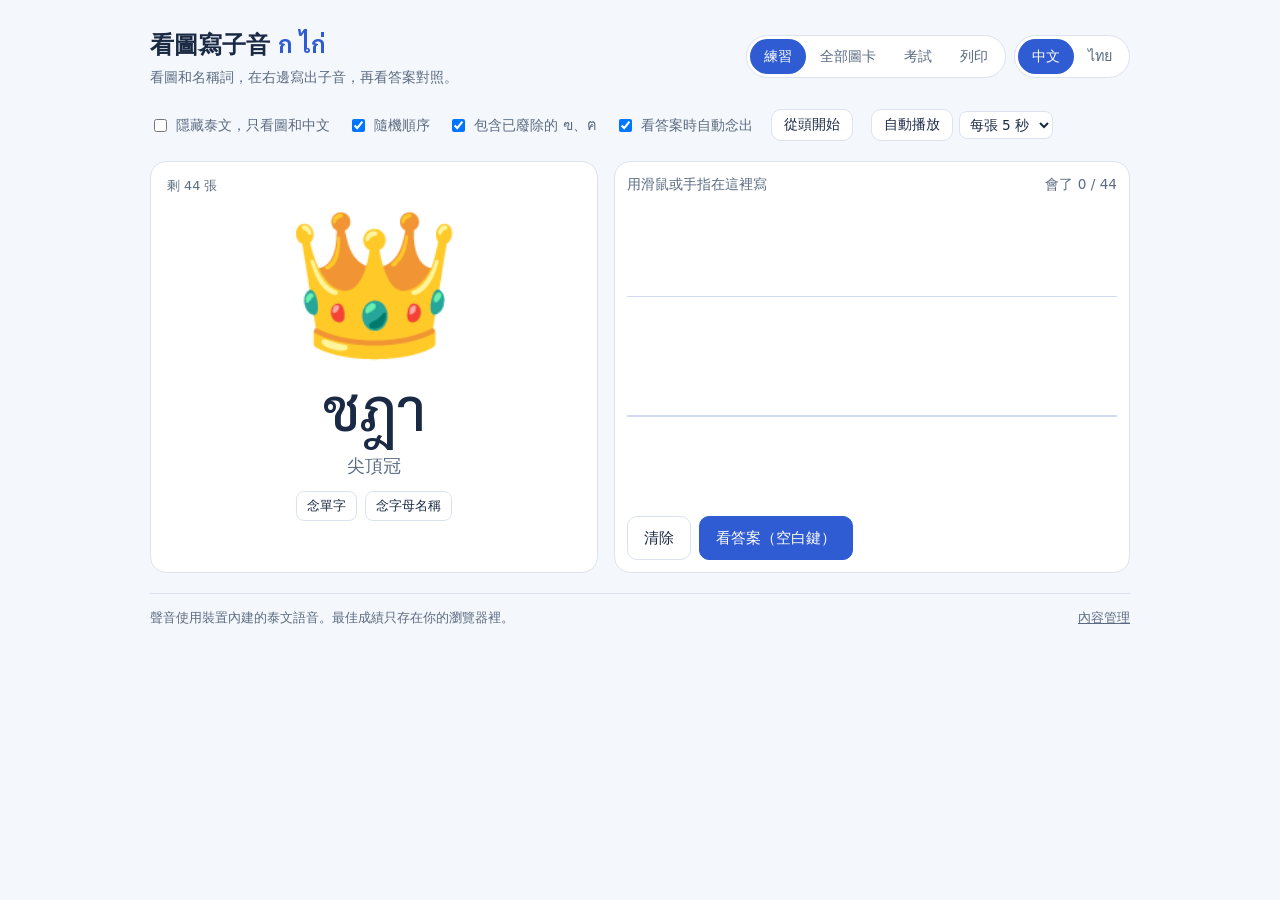
==== commit 88272023: "Add optional Google Analytics tracking config.js holds the GA4 measurement ID; the visitor page load" ====
--- a/index.html
+++ b/index.html
@@ -9,6 +9,14 @@
 <link rel="preconnect" href="https://fonts.gstatic.com" crossorigin>
 <link rel="stylesheet" href="https://fonts.googleapis.com/css2?family=Sarabun:wght@400;500;700&display=swap">
 <link rel="stylesheet" href="style.css">
+<script src="config.js"></script>
+<script>
+(function(){var id=(window.SITE_CONFIG||{}).gaId||'';if(!/^G-[A-Z0-9]+$/.test(id))return;
+  window.dataLayer=window.dataLayer||[];window.gtag=function(){dataLayer.push(arguments)};
+  gtag('js',new Date());gtag('config',id);
+  var s=document.createElement('script');s.async=true;s.src='https://www.googletagmanager.com/gtag/js?id='+encodeURIComponent(id);document.head.appendChild(s);})();
+function track(name,params){try{if(window.gtag)gtag('event',name,params||{})}catch(_){}}
+</script>
 <style>body{margin:0}[hidden]{display:none!important}html[lang="th"] body{font-family:var(--thai)}.hdr{display:flex;flex-wrap:wrap;gap:8px;align-items:center}</style>
 </head>
 <body>
@@ -149,7 +157,7 @@
   </section>
 
   <footer class="foot">
-    <span data-t="foot"></span>
+    <span><span data-t="foot"></span> <span data-t="gaNote" id="gaNote" hidden></span></span>
     <a href="admin.html" data-t="admin"></a>
   </footer>
 </div>
@@ -168,7 +176,7 @@
   tapAns:'點我看答案',card:'{z} 圖卡',best:'最佳成績：{p} 分（{s} / {n}）',noBest:'還沒有考試紀錄',qNo:'第 {i} / {n} 題',correctN:'答對 {s}',opt:'選項 {k} {l}',
   right:'答對了：{a}',wrong:'答錯了，正確答案是 {a}',next:'下一題',seeRes:'看成績',pts:'{p} 分',
   g100:'滿分，全部答對',g80:'很好，再複習答錯的幾個',g60:'及格，繼續加油',g0:'多練習幾次再來考',time:'用時 {m} 分 {s} 秒',picked:'你選了 {l}',
-  mPrint:'列印',prPreset:'快速設定',prCards:'字卡',prWork:'練習單',prTest:'考卷',prTitleL:'標題',prDefTitle:'泰文 44 子音',prCols:'每列幾個',
+  gaNote:'本網站使用 Google Analytics 統計瀏覽次數。',mPrint:'列印',prPreset:'快速設定',prCards:'字卡',prWork:'練習單',prTest:'考卷',prTitleL:'標題',prDefTitle:'泰文 44 子音',prCols:'每列幾個',
   prOrient:'紙張方向',prLand:'橫向',prPort:'直向',prShow:'顯示',prPic:'圖片',prLetter:'字母',prWord:'名稱詞',prZh:'中文',prBox:'寫字格',
   prName:'姓名和日期欄',prShuffle:'打亂順序',prHint:'每列 10 個建議用 A4 橫向。下面是預覽，列印時只會印出這張紙。',prBtn:'列印',nameL:'姓名',dateL:'日期',
   noTTS:'這個瀏覽器不能念出聲音，請改用 Chrome、Safari 或 Edge。',noVoice:'這台裝置好像沒有泰文語音，可能念不出來。可以在系統的語音設定加裝「泰文（Thai）」語音後重新整理。'},
@@ -184,7 +192,7 @@
   tapAns:'แตะเพื่อดูเฉลย',card:'บัตร {z}',best:'คะแนนสูงสุด: {p} คะแนน ({s} / {n})',noBest:'ยังไม่มีประวัติการสอบ',qNo:'ข้อ {i} / {n}',correctN:'ถูก {s} ข้อ',opt:'ตัวเลือก {k} {l}',
   right:'ถูกต้อง: {a}',wrong:'ผิด คำตอบที่ถูกคือ {a}',next:'ข้อต่อไป',seeRes:'ดูผลสอบ',pts:'{p} คะแนน',
   g100:'เต็ม ตอบถูกทุกข้อ',g80:'ดีมาก ทบทวนข้อที่ผิดอีกนิด',g60:'ผ่าน สู้ต่อไป',g0:'ฝึกอีกหน่อยแล้วมาสอบใหม่',time:'ใช้เวลา {m} นาที {s} วินาที',picked:'คุณเลือก {l}',
-  mPrint:'พิมพ์',prPreset:'ตั้งค่าด่วน',prCards:'บัตรคำ',prWork:'แบบฝึกหัด',prTest:'ข้อสอบ',prTitleL:'หัวเรื่อง',prDefTitle:'พยัญชนะไทย 44 ตัว',prCols:'จำนวนต่อแถว',
+  gaNote:'เว็บไซต์นี้ใช้ Google Analytics เพื่อนับจำนวนการเข้าชม',mPrint:'พิมพ์',prPreset:'ตั้งค่าด่วน',prCards:'บัตรคำ',prWork:'แบบฝึกหัด',prTest:'ข้อสอบ',prTitleL:'หัวเรื่อง',prDefTitle:'พยัญชนะไทย 44 ตัว',prCols:'จำนวนต่อแถว',
   prOrient:'แนวกระดาษ',prLand:'แนวนอน',prPort:'แนวตั้ง',prShow:'แสดง',prPic:'รูป',prLetter:'พยัญชนะ',prWord:'คำประจำพยัญชนะ',prZh:'ความหมายภาษาจีน',prBox:'ช่องเขียน',
   prName:'ช่องชื่อและวันที่',prShuffle:'สลับลำดับ',prHint:'ถ้าแถวละ 10 ตัว แนะนำกระดาษ A4 แนวนอน ด้านล่างคือตัวอย่าง เวลาพิมพ์จะพิมพ์เฉพาะแผ่นนี้',prBtn:'พิมพ์',nameL:'ชื่อ',dateL:'วันที่',
   noTTS:'เบราว์เซอร์นี้อ่านออกเสียงไม่ได้ กรุณาใช้ Chrome, Safari หรือ Edge',noVoice:'เครื่องนี้ดูเหมือนไม่มีเสียงภาษาไทย อาจอ่านออกเสียงไม่ได้ ติดตั้งเสียงภาษาไทยในการตั้งค่าเสียงของระบบ แล้วรีเฟรชหน้า'}};
@@ -269,7 +277,7 @@
       if(open){s.className='a';s.textContent=d[0];el.children[1].textContent=d[1];if($('o-say').checked)say(chant(i))}else{s.className='q';s.textContent=t('tapAns');el.children[1].textContent=hide?'？？':d[1]}};
     g.appendChild(el)});
 }
-function mode(m){if(m!=='practice')stopAuto();['practice','grid','exam','print'].forEach(k=>{$('v-'+k).hidden=k!==m;$('m-'+k).setAttribute('aria-pressed',k===m)});
+function mode(m){if(m!=='practice')stopAuto();track('mode_change',{mode:m});['practice','grid','exam','print'].forEach(k=>{$('v-'+k).hidden=k!==m;$('m-'+k).setAttribute('aria-pressed',k===m)});
   if(m==='grid')buildGrid();if(m==='print')buildSheet();if(m==='practice')fit();if(m==='exam'&&!ex.running&&$('exEnd').hidden)examSetup()}
 
 const SIM=[["ข","ช","ซ","ฃ"],["ค","ด","ต","ฅ","ศ"],["ฆ","ม","ฒ","ฑ"],["ง","ว"],["จ","ร","ธ"],["ฉ","ณ","ฌ"],["ญ","ณ","ฌ","ฎ","ฏ"],
@@ -315,6 +323,7 @@
 function examEnd(){
   ex.running=false;ex.locked=false;exShow('exEnd');ex.sec=Math.round((Date.now()-ex.t0)/1000);
   const n=ex.list.length,s=ex.score,p=Math.round(s/n*100);
+  track('exam_finish',{score:s,total:n,percent:p});
   let b=getBest();if(!b||p>b.p||(p===b.p&&n>b.n)){b={p,s,n};try{localStorage.setItem(BEST,JSON.stringify(b))}catch(_){}}
   endText();
 }
@@ -354,7 +363,7 @@
 $('pr-title').addEventListener('input',()=>{prTitleTouched=true;$('shTitle').textContent=$('pr-title').value});
 document.querySelectorAll('[data-preset]').forEach(b=>b.onclick=()=>{const p=PRESETS[b.dataset.preset];
   ['pic','letter','word','zh','box','name','shuffle'].forEach(k=>$('pr-'+k).checked=!!p[k]);prOrder=null;buildSheet()});
-$('b-print').onclick=()=>{buildSheet();window.print()};
+$('b-print').onclick=()=>{buildSheet();track('print_sheet',{columns:+$('pr-cols').value,orientation:$('pr-orient').value});window.print()};
 window.addEventListener('beforeprint',buildSheet);
 
 $('m-practice').onclick=()=>mode('practice');$('m-grid').onclick=()=>mode('grid');$('m-exam').onclick=()=>mode('exam');$('m-print').onclick=()=>mode('print');
@@ -378,7 +387,7 @@
 function autoLabel(){const b=$('b-auto');b.textContent=auto?t('autoOff'):t('autoOn');b.setAttribute('aria-pressed',auto?'true':'false');b.classList.toggle('primary',!!auto)}
 function stopAuto(){if(auto){clearTimeout(auto);auto=null}autoLabel()}
 $('b-auto').onclick=()=>{if(auto){stopAuto();return}
-  mode('practice');auto=setTimeout(autoTick,(revealed?Math.max(2,autoSec()/2):autoSec())*1000);autoLabel()};
+  mode('practice');track('autoplay_start');auto=setTimeout(autoTick,(revealed?Math.max(2,autoSec()/2):autoSec())*1000);autoLabel()};
 ['b-reveal','b-known','b-again','b-restart'].forEach(id=>$(id).addEventListener('click',stopAuto));
 
 const NM={"ก":"กอ","ข":"ขอ","ฃ":"ขอ","ค":"คอ","ฅ":"คอ","ฆ":"คอ","ง":"งอ","จ":"จอ","ฉ":"ฉอ","ช":"ชอ","ซ":"ซอ","ฌ":"ชอ","ญ":"ยอ","ฎ":"ดอ","ฏ":"ตอ",
@@ -412,7 +421,7 @@
   if(!$('exEnd').hidden)endText();
   if(!$('v-print').hidden)buildSheet();
 }
-$('l-zh').onclick=()=>setLang('zh');$('l-th').onclick=()=>setLang('th');
+$('l-zh').onclick=()=>{setLang('zh');track('language_change',{language:'zh'})};$('l-th').onclick=()=>{setLang('th');track('language_change',{language:'th'})};
 
 function applyContent(j){
   if(!j||!Array.isArray(j.letters)||j.letters.length!==D.length)return false;
@@ -420,6 +429,7 @@
   if(nd.some(x=>!x[0]||!x[1]))return false;
   D.splice(0,D.length,...nd);return true}
 
+$('gaNote').hidden=!window.gtag;
 setLang(lang);
 start();
 fetch('content.json',{cache:'no-cache'}).then(r=>r.ok?r.json():null).then(j=>{
